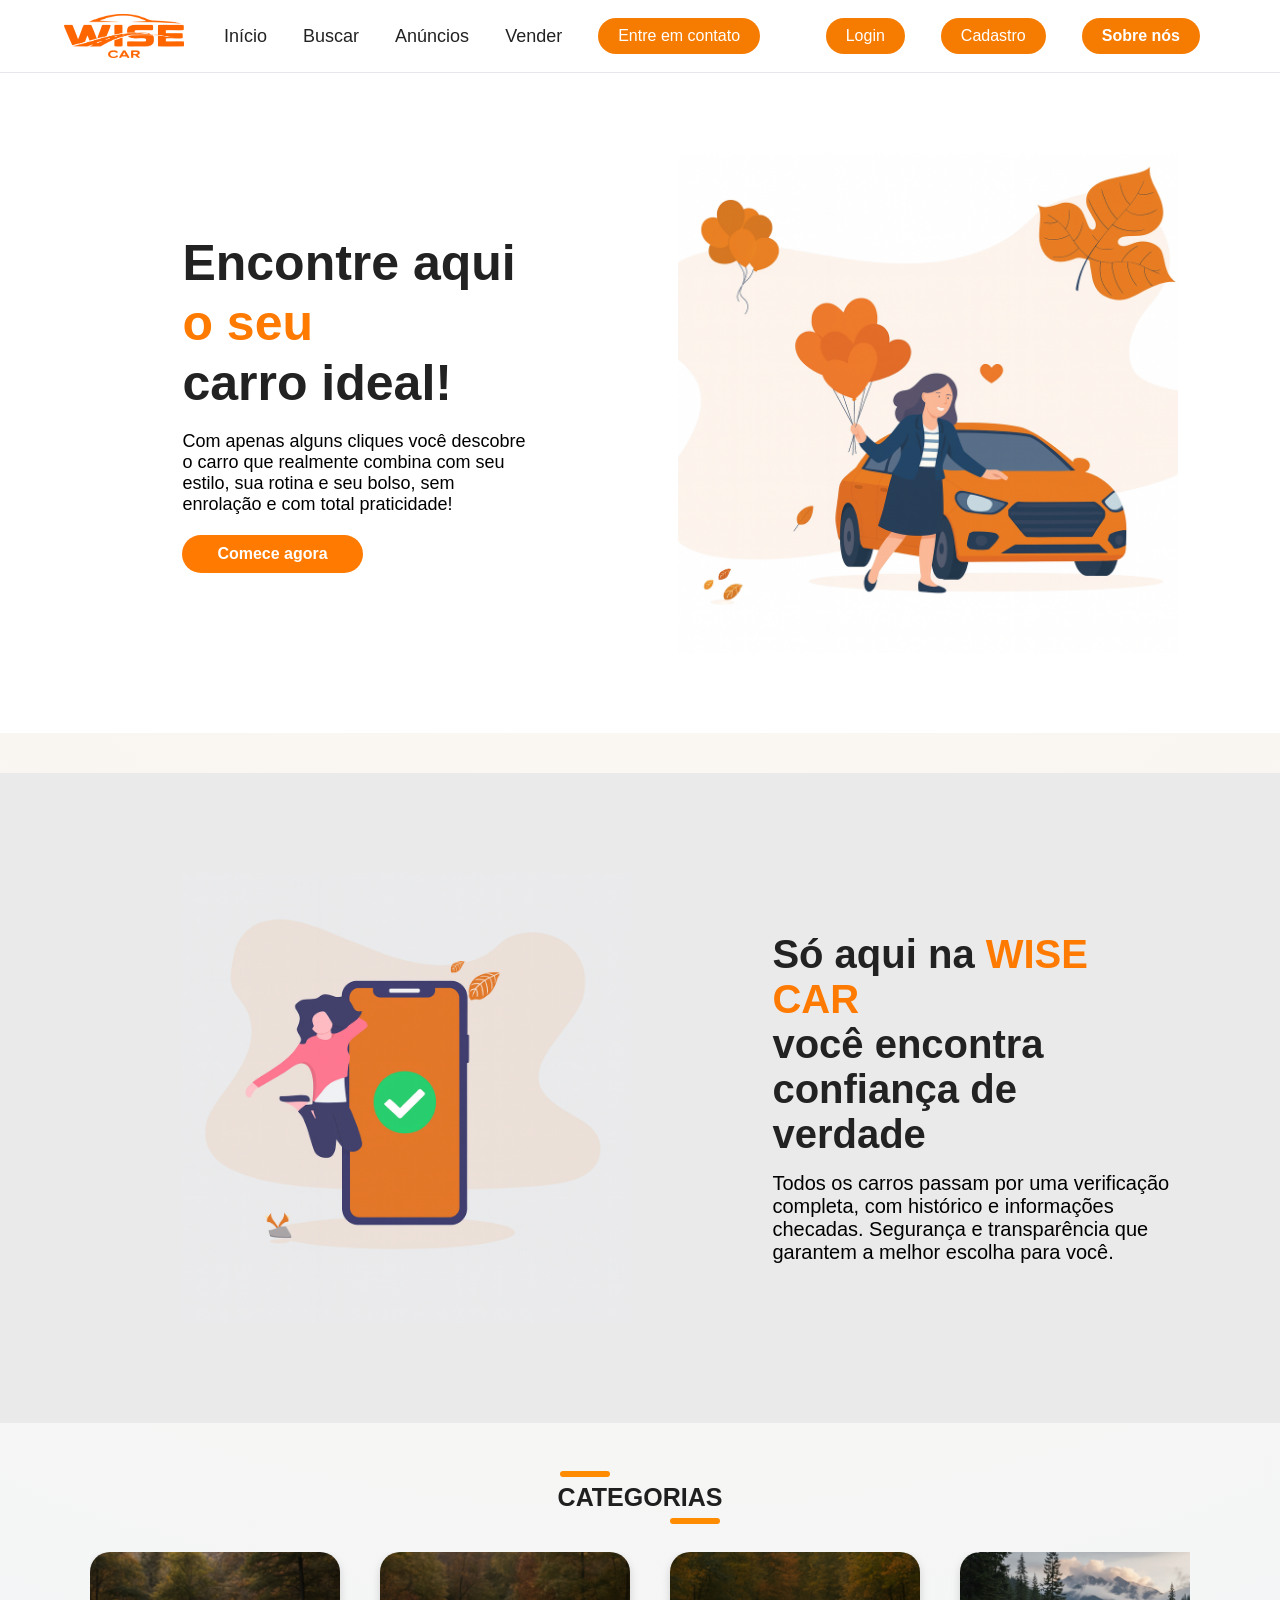
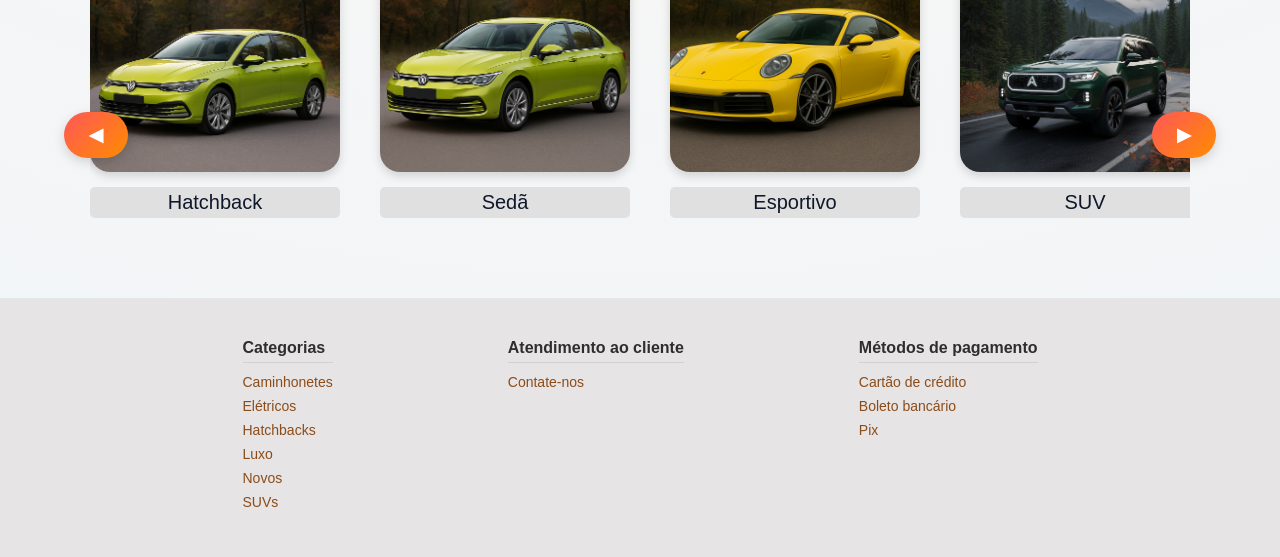
==== index.html @ d5118d03 "deus é muito bom" ====
<html lang="pt-br">

<head>
  <meta charset="UTF-8">
  <meta name="viewport" content="width=device-width, initial-scale=1.0">
  <link rel="shortcut icon" href="./images/logo.png  " type="image/x-icon">
  <title>Wise Car</title>
  <link rel="stylesheet" href="assets/css/style.css">
</head>

<body>
 <header>
        <div class="menu-esquerda">
            <div class="logo"><a href="index.html"><img src="images/logo.png" alt="logo"></a>
            </div>

            <nav class="links">
                <a href="index.html">Início</a>
                <a href="buscar.html">Buscar</a>
                <a href="anuncios.html">Anúncios</a>
                <a href="vender.html">Vender</a>
                <a href="chat.html">
                    <button class="btn-contato">Entre em contato</button>
                </a>
            </nav>
        </div>
        <div class="menu-direita">
            <div class="dados-usuario"><span id="userInfo"></span></div>

            <a href="login.html">
                <button class="btn-login" id="btnLogin">Login</button>
            </a>
            <a href="cadastro.html">
                <button class="btn-cadastro-header">Cadastro</button>
            </a>

            <a href="sobre.html">
                <button class="btn-sobrenos">Sobre nós</button>
            </a>
        </div>

    </header>

  <section class="hero">
    <div class="hero-text">
      <h1>Encontre aqui<br><span>o seu</span><br>carro ideal!</h1>
      <p>Com apenas alguns cliques você descobre o carro que realmente
        combina com seu estilo, sua rotina e seu bolso, sem enrolação e
        com total praticidade!</p>
      <a href="filtrar.html">
        <button class="btn-hero">Comece agora</button>
      </a>
    </div>

    <div class="hero-image">
      <img src="images/home1.png" alt="Carro e balões">
    </div>
  </section>

  <section class="trust-section">
    <div class="trust-image">
      <img src="images/home2.png" alt="Confiança Wise Car">
    </div>

    <div class="trust-text">
      <h2>Só aqui na <span>WISE CAR</span><br>
        você encontra<br>confiança de verdade</h2>

      <p>
        Todos os carros passam por uma verificação completa, com histórico
        e informações checadas. Segurança e transparência que garantem a
        melhor escolha para você.
      </p>
    </div>
  </section>

  <section class="categorias">
    <h2 class="titulo">CATEGORIAS</h2>

    <div class="carousel-wrapper">

      <button id="prev">◀</button>

      <div class="carousel" id="carousel">

        <div class="carousel-item">
          <a href="#"><img src="images/hatchback.png"></a>
          <a href="#">
            <p>Hatchback</p>
          </a>
        </div>

        <div class="carousel-item">
          <a href="#"><img src="images/sedã.png"></a>
          <p>Sedã</p>
        </div>

        <div class="carousel-item">
          <a href="#"><img src="images/esportivo.png"></a>
          <p>Esportivo</p>
        </div>

        <div class="carousel-item">
          <a href="#"><img src="images/suv.png"></a>
          <p>SUV</p>
        </div>

        <div class="carousel-item">
          <a href="#"><img src="images/coupe.png"></a>
          <p>Coupé</p>
        </div>

      </div>

      <button id="next">▶</button>

    </div>
  </section>

</body>

<footer class="footer">
  <div class="footer-container">

    <div class="footer-column">
      <h3>Categorias</h3>
      <ul>
        <li><a href="#">Caminhonetes</a></li>
        <li><a href="#">Elétricos</a></li>
        <li><a href="#">Hatchbacks</a></li>
        <li><a href="#">Luxo</a></li>
        <li><a href="#">Novos</a></li>
        <li><a href="#">SUVs</a></li>
      </ul>
    </div>

    <div class="footer-column">
      <h3>Atendimento ao cliente</h3>
      <ul>
        <li><a href="chat.html">Contate-nos</a></li>
      </ul>
    </div>

    <div class="footer-column">
      <h3>Métodos de pagamento</h3>
      <ul>
        <li><a>Cartão de crédito</a></li>
        <li><a>Boleto bancário</a></li>
        <li><a>Pix</a></li>
      </ul>
    </div>

  </div>
</footer>

<script src="assets/js/api.js"></script>
<script src="assets/js/login-frontend.js"></script>
<script src="assets/js/home.js"></script>

</html>
---- assets/css/style.css ----
* {
  box-sizing: border-box;
  font-family: 'Poppins', sans-serif;
}

body {
  margin: 0;
  background-color: #fff;
}
/* sobre */
.about-container {
    padding: 60px 15%;
}

.about-title {
    font-size: 42px;
    color: #222;
    margin-bottom: 20px;
}

.about-subtitle {
    font-size: 28px;
    margin-top: 40px;
    margin-bottom: 10px;
    color: #F57C00;
}

.about-text {
    font-size: 18px;
    color: #444;
    margin-bottom: 20px;
    line-height: 1.7;
}

.about-list {
    margin-left: 20px;
    color: #444;
    font-size: 18px;
    line-height: 1.7;
}

.about-list li {
    margin-bottom: 10px;
}


/* HEADER */
* {
  margin: 0;
  padding: 0;
  font-family: 'Poppins', sans-serif;
}

.logo img {
  display: flex;
  align-items: center;
  width: 120px;
}

header {
  display: flex;
  justify-content: space-between;
  align-items: center;
  padding: 15px 60px;
  background-color: #fff;
  box-shadow: 0 4px 6px rgba(0, 0, 0, 0.1);
}

.menu-esquerda {
  display: flex;
  align-items: center;
  gap: 40px;
}

.logo img {
  width: 120px;
}

.links {
  display: flex;
  align-items: center;
  gap: 20px;
}

.links a {
  text-decoration: none;
  color: #222;
  font-size: 18px;
  transition: color 0.2s;
}

.links a:hover {
  color: #F57C00;
}

.links a {
  display: flex;
  align-items: center;
}

.menu-direita {
  display: flex;
  align-items: center;
  gap: 20px;
}

.menu-direita a {
  display: flex;
  align-items: center;
}

.dados-usuario {
  display: flex;
  align-items: center;
  min-height: 40px;
}

.btn-contato {
  background-color: #F57C00;
  color: white;
  border: none;
  border-radius: 20px;
  padding: 10px 20px;
  cursor: pointer;
  font-weight: 500;
  transition: background 0.3s;
  font-size: 16px;
  line-height: 1;
  display: flex;
  align-items: center;
  justify-content: center;
  margin: 0;
}

.btn-contato:hover {
  background-color: #d86800;
}

.btn-sobrenos {
  background-color: #F57C00;
  color: #fff;
  border: none;
  border-radius: 20px;
  padding: 10px 20px;
  cursor: pointer;
  font-size: 16px;
  line-height: 1;
  display: flex;
  align-items: center;
  justify-content: center;
  margin: 0;
}

.btn-login {
  background-color: #F57C00;
  color: #fff;
  border: none;
  border-radius: 20px;
  padding: 10px 20px;
  cursor: pointer;
  font-size: 16px;
  line-height: 1;
  display: flex;
  align-items: center;
  justify-content: center;
  margin: 0;
  font-weight: 500;
  transition: background 0.3s;
}

.btn-login:hover {
  background-color: #d86800;
}

.btn-cadastro-header {
  background-color: #F57C00;
  color: #fff;
  border: none;
  border-radius: 20px;
  padding: 10px 20px;
  cursor: pointer;
  font-size: 16px;
  line-height: 1;
  display: flex;
  align-items: center;
  justify-content: center;
  margin: 0;
  font-weight: 500;
  transition: background 0.3s;
}

.btn-cadastro-header:hover {
  background-color: #d86800;
}

#loginBtn {
  background-color: #F57C00;
  color: #fff;
  border: none;
  border-radius: 20px;
  padding: 8px 20px;
  cursor: pointer;
  font-size: 18px;
}

#venderBtn {
  background-color: #F57C00;
  color: #fff;
  border: none;
  border-radius: 20px;
  padding: 8px 20px;
  cursor: pointer;
  font-size: 18px;
}

/* CADASTRO */

.container-cadastro {
  display: flex;
  margin: 80px auto;
  width: 80%;
  height: 750px;
  border-radius: 15px;
  overflow: hidden;
  box-shadow: 0 8px 20px rgba(0, 0, 0, 0.5);
}

.form-section {
  flex: 1;
  padding: 50px;
  background-color: #fff;
  font-size: 22px;
}

.form-section h2 {
  margin-top: 60px;
  margin-bottom: 5px;
}

.form-section p {
  color: #777;
  font-size: 16px;
}

form {
  margin-top: 80px;
  display: flex;
  flex-direction: column;
  gap: 20px;
}

input {
  padding: 12px;
  border-radius: 8px;
  border: 1px solid #ddd;
  font-size: 17px;
}

.btn-cadastro {
  background-color: #E86E00;
  color: white;
  border: none;
  padding: 12px;
  border-radius: 8px;
  cursor: pointer;
  font-weight: bold;
  transition: background 0.3s;
  font-size: 18px;
}

.btn-cadastro:hover {
  background-color: #d25e00;
}

.cancelar {
  text-align: center;
  font-size: 13px;
  color: #888;
  cursor: pointer;
  font-size: 16px;
}

.image-section {
  flex: 1;
  background-image: url('https://images.unsplash.com/photo-1503376780353-7e6692767b70?auto=format&fit=crop&w=1000&q=80');
  background-size: cover;
  background-position: center;
  display: flex;
  flex-direction: column;
  justify-content: center;
  padding: 60px;
  color: #fff;
  position: relative;
  justify-content: center;
  align-items: center;
}

.image-section::after {
  content: "";
  position: absolute;
  top: 0;
  left: 0;
  right: 0;
  bottom: 0;
  background: rgba(0, 0, 0, 0.3);
}

.image-section h1 {
  position: relative;
  font-size: 50px;
  line-height: 1.2;
  z-index: 2;
}

.image-section span {
  color: #F57C00;
}

.image-section button {
  width: 300px;
  position: relative;
  z-index: 2;
  margin-top: 20px;
  background-color: #F57C00;
  border: none;
  padding: 10px 20px;
  color: white;
  border-radius: 20px;
  cursor: pointer;
  font-weight: bold;
  font-size: 20px;
}

/* ===== CONTAINER DO CHAT ===== */
.chat-container {
    width: 80%;
    max-width: 1000px;
    height: 700px;
    margin: 60px auto;
    display: flex;
    flex-direction: column;
    background: #fff;
    border-radius: 16px;
    box-shadow: 0 8px 24px rgba(0, 0, 0, 0.18);
    overflow: hidden;
}

/* ===== CABEÇALHO ===== */
.chat-header {
    background-color: #F57C00;
    color: #fff;
    padding: 20px;
    font-size: 22px;
    font-weight: 600;
    text-align: center;
}

/* ===== ÁREA DE MENSAGENS ===== */
.chat-resposta {
    flex: 1;
    background-color: #f5f5f5;
    padding: 22px;
    overflow-y: auto;
    display: flex;
    flex-direction: column;
    gap: 14px;
}

/* ===== BOLHAS ===== */
.resposta {
    max-width: 72%;
    padding: 14px 18px;
    border-radius: 16px;
    position: relative;
    font-size: 16px;
    line-height: 1.45;
    word-wrap: break-word;
    box-shadow: 0 3px 10px rgba(0, 0, 0, 0.08);
}

/* Usuário */
.resposta.user {
    background-color: #F57C00;
    color: #fff;
    align-self: flex-end;
    border-bottom-right-radius: 0;
    animation: mensagemUser 0.25s ease-in-out;
}

/* Bot */
.resposta.bot {
    background-color: #fff;
    color: #333;
    align-self: flex-start;
    border-bottom-left-radius: 0;
    animation: mensagemBot 0.25s ease-in-out;
}

/* ===== INPUT DO CHAT ===== */
.chat-input {
    display: flex;
    border-top: 1px solid #ddd;
    background-color: #fff;
    padding: 15px;
    gap: 10px;
}

.chat-input input {
    flex: 1;
    padding: 12px 15px;
    border-radius: 20px;
    border: 1px solid #dcdcdc;
    outline: none;
    font-size: 16px;
    transition: 0.2s;
}

.chat-input input:focus {
    border-color: #F57C00;
    box-shadow: 0 0 0 2px rgba(245, 124, 0, 0.25);
}

.chat-input button {
    background-color: #F57C00;
    color: white;
    border: none;
    border-radius: 20px;
    padding: 10px 22px;
    cursor: pointer;
    font-weight: 600;
    transition: 0.3s;
}

.chat-input button:hover {
    background-color: #d86800;
}

/* ===== FORMULÁRIO (bolha do bot) ===== */
#formAtendente {
    display: none;
    flex-direction: column;
    gap: 12px;

    background-color: #fff;
    padding: 18px 20px;
    border-radius: 16px;
    border-bottom-left-radius: 0;

    max-width: 72%;
    width: 100%;
    align-self: flex-start;

    margin-left: 5px;
    box-sizing: border-box;

    box-shadow: 0 3px 10px rgba(0, 0, 0, 0.1);
    animation: mensagemBot 0.25s ease-in-out;
}

/* Inputs do form */
#formAtendente input,
#formAtendente textarea {
    width: 100%;
    padding: 12px 14px;
    border-radius: 12px;
    border: 1px solid #dcdcdc;
    background-color: #fafafa;
    font-size: 15px;
    outline: none;
    transition: 0.2s;
}

#formAtendente input:focus,
#formAtendente textarea:focus {
    border-color: #F57C00;
    box-shadow: 0 0 0 2px rgba(245, 124, 0, 0.25);
}

/* Textarea */
#formAtendente textarea {
    resize: none;
}

/* Botão do form */
#formAtendente button {
    background-color: #F57C00;
    color: white;
    border: none;
    border-radius: 12px;
    padding: 10px;
    width: 150px;
    font-size: 15px;
    font-weight: 600;
    cursor: pointer;
    transition: 0.3s;
}

#formAtendente button:hover {
    background-color: #d86800;
}

/* ===== Animações ===== */
@keyframes mensagemBot {
    from { transform: translateX(-10px); opacity: 0; }
    to   { transform: translateX(0); opacity: 1; }
}

@keyframes mensagemUser {
    from { transform: translateX(10px); opacity: 0; }
    to   { transform: translateX(0); opacity: 1; }
}




/* VENDER */

:root {
  --orange: #e67e22;
  --orange-dark: #d86d16;
  --bg: #ffffff;
  --muted: #9aa0a6;
  --text: #222;
  --card-border: #e6e6e6;
  --accent-bg: #fdf6f1;
  --progress-bg: #d6d6d9;
}

.container {
  max-width: 1100px;
  margin: 0 auto;
  padding: 0 28px
}


button.primary {
  background: var(--orange);
  border: none;
  color: #fff;
  padding: 10px 16px;
  border-radius: 26px;
  cursor: pointer
}

button.primary.small {
  padding: 6px 12px;
  border-radius: 20px;
  font-size: 13px
}

button.ghost {
  background: transparent;
  border: none;
  color: #222;
  padding: 10px 16px;
  cursor: pointer
}

.main-area {
  display: flex;
  gap: 40px;
  align-items: flex-start;
  padding: 38px 0 80px
}

.wizard-card {
  flex: 1;
  max-width: 680px;
  margin-right: 20px
}

.title {
  font-size: 26px;
  margin: 8px 0 6px;
  font-weight: 700
}

.title .accent {
  color: var(--orange)
}

.subtitle {
  color: var(--muted);
  margin-bottom: 22px
}

.section-question {
  font-size: 20px;
  margin: 6px 0 4px;
  font-weight: 700;
}

.section-note {
  color: var(--muted);
  font-size: 13px;
  margin: 0 0 12px;
}

.dropzone {
  border: 1px solid #cfcfcf;
  border-radius: 8px;
  padding: 28px;
  text-align: center;
  min-height: 220px;
  position: relative;
  background: #fff
}

.dropzone p {
  color: #999;
  margin: 0 0 12px
}

button.outline {
  border: 2px solid var(--orange);
  background: transparent;
  color: var(--orange);
  padding: 10px 18px;
  border-radius: 26px;
  cursor: pointer
}

.preview-grid {
  display: flex;
  flex-wrap: wrap;
  gap: 8px;
  margin-top: 16px;
  justify-content: center
}

.preview-grid img {
  width: 110px;
  height: 70px;
  object-fit: cover;
  border-radius: 6px;
  border: 1px solid var(--card-border)
}

.hint {
  color: #c0c0c0;
  font-size: 12px;
  margin-top: 12px
}

.field-label {
  display: block;
  margin-top: 8px;
  font-weight: 600;
  color: #555
}

input[type="text"],
input[type="number"],
textarea {
  width: 100%;
  padding: 10px;
  border-radius: 8px;
  border: 1px solid #e6e6e6;
  margin-top: 6px;
  font-size: 15px
}

textarea {
  resize: vertical
}

.wizard-footer {
  display: flex;
  justify-content: space-between;
  align-items: center;
  margin-top: 20px
}

.wizard-footer .ghost {
  color: #333;
  font-size: 16px
}

.bottom-progress {
  width: 100%;
  height: 12px;
  background: var(--progress-bg);
  border-radius: 6px;
  margin-top: 28px;
  margin-bottom: 10px;
}

.progress-inner {
  height: 100%;
  width: 6%;
  background: linear-gradient(90deg, var(--orange), var(--orange-dark));
  border-radius: 6px;
  transition: width 0.3s ease;
}


.illustration {
  width: 320px;
  display: flex;
  align-items: flex-end;
  justify-content: center;
  padding-bottom: 10px
}

.avatar-check {
  position: relative
}

.illustration-img {
  max-width: 100%;
  height: auto;
  display: block;
  border-radius: 18px;
}

.site-footer {
  position: fixed;
  left: 0;
  right: 0;
  bottom: 0;
  background: #fff;
  border-top: 1px solid #eee;
  padding: 12px 0
}

.footer-inner {
  display: flex;
  justify-content: space-between;
  align-items: center
}

.anuncios-area {
  padding: 40px 0
}

.page-title {
  font-size: 22px;
  margin-bottom: 18px
}

.anuncios-grid {
  display: grid;
  grid-template-columns: repeat(auto-fill, minmax(300px, 1fr));
  gap: 18px
}

.ad-card {
  border: 1px solid var(--card-border);
  border-radius: 10px;
  overflow: hidden;
  background: #fff;
  display: flex;
  flex-direction: column
}

.ad-images img {
  width: 100%;
  height: 180px;
  object-fit: cover
}

.ad-info {
  padding: 12px
}

.ad-info h3 {
  margin: 0 0 6px;
  font-size: 18px;
}


.meta {
  color: #777;
  margin: 0 0 8px;
  font-size: 14px
}

.desc {
  color: #444;
  font-size: 14px
}

.thumb {
  height: 60px
}

.ad-images .thumbs {
  display: flex;
  gap: 6px;
  padding: 8px
}

.ad-images .thumbs img {
  width: 60px;
  height: 44px;
  object-fit: cover;
  border-radius: 6px;
  border: 1px solid #eee
}

.no-image {
  display: flex;
  align-items: center;
  justify-content: center;
  height: 180px;
  color: #999
}

a,
a:visited {
  color: inherit;
  text-decoration: none;
}

a:hover {
  text-decoration: none;

}

/* ===============================
   VARIÁVEIS – IDENTIDADE
================================ */
:root {
  --orange: #f57a1b;
  --orange-hover: #e5670f;
  --dark: #0f172a;
  --muted-text: #64748b;
  --bg: #f8fafc;
  --white: #ffffff;

  --radius-lg: 22px;
  --radius-md: 14px;

  --shadow-soft: 0 12px 30px rgba(0, 0, 0, 0.08);
  --shadow-hover: 0 24px 50px rgba(0, 0, 0, 0.14);

  --max-width: 1100px;

  font-family: "Poppins", Inter, system-ui, -apple-system, BlinkMacSystemFont;
}

* {
  box-sizing: border-box;
}

/* ===============================
   BASE
================================ */
body {
  margin: 0;
  background: radial-gradient(circle at top, #fff7ed, #f1f5f9);
  color: var(--dark);
}

/* ===============================
   HEADER
================================ */
header {
  background: var(--white);
  border-bottom: 1px solid #e5e7eb;
  padding: 14px 5%;
  display: flex;
  justify-content: space-between;
  align-items: center;
}

header img {
  height: 44px;
}

header a {
  color: var(--dark);
  text-decoration: none;
  font-weight: 500;
  margin-right: 16px;
  transition: color 0.2s;
}

header a:hover {
  color: var(--orange);
}

header button {
  background: var(--orange);
  color: #fff;
  border: none;
  border-radius: 14px;
  padding: 10px 18px;
  font-weight: 600;
  cursor: pointer;
  transition: all 0.2s;
}

header button:hover {
  background: var(--orange-hover);
  transform: translateY(-1px);
  box-shadow: 0 10px 22px rgba(245, 122, 27, 0.35);
}

/* ===============================
   CONTAINER
================================ */
.container {
  max-width: var(--max-width);
  margin: 0 auto;
  padding: 48px 20px;
}

/* ===============================
   HERO
================================ */
.hero {
  display: grid;
  grid-template-columns: 1fr 420px;
  gap: 48px;
  align-items: center;
}

.hero h1 {
  font-size: 48px;
  line-height: 1.1;
  margin-bottom: 18px;
}

.hero p.lead {
  font-size: 16px;
  color: var(--muted-text);
  max-width: 520px;
}

/* ===============================
   CARD (FORM)
================================ */
.card {
  background: rgba(255, 255, 255, 0.75);
  backdrop-filter: blur(14px);
  border-radius: var(--radius-lg);
  padding: 36px;
  border: 1px solid rgba(255, 255, 255, 0.6);
  box-shadow: var(--shadow-soft);
  transition: all 0.25s ease;
}

.card:hover {
  transform: translateY(-4px);
  box-shadow: var(--shadow-hover);
}

.card h3 {
  font-size: 1.2rem;
  margin-bottom: 24px;
}

/* ===============================
   FORM LAYOUT
================================ */
form .row {
  display: flex;
  gap: 20px;
  flex-wrap: wrap;
  margin-bottom: 22px;
}

/* ===============================
   LABELS
================================ */
label {
  font-size: 0.75rem;
  text-transform: uppercase;
  letter-spacing: 0.08em;
  font-weight: 700;
  color: #475569;
  margin-bottom: 6px;
  display: block;
}

/* ===============================
   INPUTS
================================ */
input[type="text"],
input[type="number"],
select {
  width: 100%;
  padding: 14px 16px;
  border-radius: var(--radius-md);
  border: 1px solid transparent;
  background: var(--bg);
  font-size: 0.95rem;
  transition: all 0.25s ease;
}

input::placeholder {
  color: #94a3b8;
}

input:focus,
select:focus {
  outline: none;
  background: #fff;
  border-color: var(--orange);
  box-shadow: 0 0 0 4px rgba(245, 122, 27, 0.25);
}

/* ===============================
   BOTÕES
================================ */
.btn-buscar {
  background: var(--orange);
  color: #fff;
  border: none;
  border-radius: 999px;
  padding: 14px 28px;
  cursor: pointer;
  font-size: 0.95rem;
  font-weight: 700;
  transition: all 0.25s ease;
}

.btn-buscar:hover {
  background: var(--orange-hover);
  transform: translateY(-2px);
  box-shadow: 0 14px 30px rgba(245, 122, 27, 0.4);
}

.btn.secondary {
  background: #fff;
  border: 1px solid #e5e7eb;
  border-radius: 999px;
  padding: 12px 22px;
  font-weight: 600;
  cursor: pointer;
}

/* ===============================
   RESULTADOS
================================ */
.result {
  margin-top: 32px;
  padding: 26px;
  border-radius: var(--radius-lg);
  background: #fff;
  border: 1px solid #e5e7eb;
  box-shadow: var(--shadow-soft);
}

.suggestion {
  display: flex;
  justify-content: space-between;
  gap: 18px;
  align-items: center;
  padding: 16px 0;
  border-bottom: 1px solid #f1f5f9;
}

.suggestion:last-child {
  border-bottom: none;
}

.car-thumb {
  width: 90px;
  height: 60px;
  border-radius: 10px;
  background: linear-gradient(135deg, var(--orange), #ffbf7a);
  overflow: hidden;
}

/* ===============================
   TEXTO AUXILIAR
================================ */
.muted {
  color: var(--muted-text);
}

/* ===============================
   FOOTER
================================ */
.footer {
  background: #ffffff;
  border-top: 1px solid #e5e7eb;
  padding: 40px 5%;
}

.footer a {
  color: #475569;
  text-decoration: none;
}

.footer a:hover {
  color: var(--orange);
}

/* ===============================
   RESPONSIVO
================================ */
@media (max-width: 900px) {
  .hero {
    grid-template-columns: 1fr;
  }

  .hero h1 {
    font-size: 34px;
  }

  header {
    flex-direction: column;
    gap: 12px;
  }
}


/* Estilos para o resumo do anúncio */
.resumo-anuncio {
  background: #f9f9f9;
  padding: 20px;
  border-radius: 8px;
  border: 1px solid #eee;
}

.resumo-item {
  margin-bottom: 10px;
  padding-bottom: 10px;
  border-bottom: 1px solid #eee;
}

.resumo-item:last-child {
  border-bottom: none;
  margin-bottom: 0;
}

/* Melhorias visuais para os cards */
.ad-card {
  transition: transform 0.2s ease, box-shadow 0.2s ease;
}

.ad-card:hover {
  transform: translateY(-2px);
  box-shadow: 0 4px 12px rgba(0, 0, 0, 0.1);
}

/* Estilo para preview de imagens com botão de remover */
.preview-grid>div {
  position: relative;
  display: inline-block;
  margin: 5px;
}

.preview-grid>div img {
  width: 110px;
  height: 70px;
  object-fit: cover;
  border-radius: 6px;
  border: 1px solid var(--card-border);
}

/* PÁGINA DE DETALHES DO VEÍCULO */
.detalhes-page {
  padding: 40px 0 80px;
}

.detalhes-container {
  display: grid;
  grid-template-columns: 1fr 1fr;
  gap: 40px;
  margin-bottom: 60px;
}

/* GALERIA DE FOTOS */
.galeria-section {
  display: flex;
  flex-direction: column;
  gap: 15px;
}

.foto-principal {
  width: 100%;
  height: 400px;
  border-radius: 12px;
  overflow: hidden;
  box-shadow: 0 8px 24px rgba(0, 0, 0, 0.1);
}

.foto-principal img {
  width: 100%;
  height: 100%;
  object-fit: cover;
  transition: transform 0.3s ease;
}

.foto-principal img:hover {
  transform: scale(1.02);
}

.miniaturas {
  display: flex;
  gap: 10px;
  flex-wrap: wrap;
}

.miniatura {
  width: 80px;
  height: 60px;
  border-radius: 8px;
  cursor: pointer;
  object-fit: cover;
  border: 2px solid transparent;
  transition: all 0.3s ease;
  opacity: 0.7;
}

.miniatura:hover {
  opacity: 1;
  transform: translateY(-2px);
}

.miniatura.active {
  border-color: #F57C00;
  opacity: 1;
}

/* INFORMAÇÕES DO VEÍCULO */
.info-section {
  display: flex;
  flex-direction: column;
  gap: 30px;
}

.info-header h1 {
  font-size: 28px;
  margin: 0 0 10px 0;
  color: #222;
  font-weight: 700;
}

.preco {
  font-size: 32px;
  font-weight: 700;
  color: #F57C00;
  margin-bottom: 8px;
}

.localizacao {
  color: #666;
  font-size: 16px;
}

.info-detalhes h3,
.descricao h3 {
  font-size: 20px;
  margin-bottom: 15px;
  color: #222;
  border-bottom: 2px solid #F57C00;
  padding-bottom: 5px;
}

.detalhes-grid {
  display: grid;
  grid-template-columns: 1fr 1fr;
  gap: 12px;
}

.detalhe-item {
  display: flex;
  justify-content: space-between;
  padding: 8px 0;
  border-bottom: 1px solid #eee;
}

.detalhe-label {
  font-weight: 600;
  color: #555;
}

.detalhe-valor {
  color: #222;
}

.descricao p {
  line-height: 1.6;
  color: #444;
  font-size: 15px;
}

/* BOTÃO COMPRAR */
.compra-section {
  background: #f9f9f9;
  padding: 25px;
  border-radius: 12px;
  text-align: center;
  border: 2px solid #eee;
}

.btn-comprar {
  background: linear-gradient(135deg, #4CAF50, #45a049);
  color: white;
  border: none;
  padding: 16px 40px;
  border-radius: 50px;
  font-size: 18px;
  font-weight: 700;
  cursor: pointer;
  transition: all 0.3s ease;
  box-shadow: 0 6px 20px rgba(76, 175, 80, 0.3);
  width: 100%;
  max-width: 300px;
}

.btn-comprar:hover {
  transform: translateY(-3px);
  box-shadow: 0 8px 25px rgba(76, 175, 80, 0.4);
  background: linear-gradient(135deg, #45a049, #4CAF50);
}

.btn-comprar:active {
  transform: translateY(-1px);
}

.info-compra {
  margin-top: 10px;
  color: #666;
  font-size: 14px;
}

/* VEÍCULOS SIMILARES */
.veiculos-similares {
  border-top: 2px solid #eee;
  padding-top: 40px;
}

.veiculos-similares h2 {
  font-size: 24px;
  margin-bottom: 25px;
  color: #222;
  text-align: center;
}

.similar-grid {
  display: grid;
  grid-template-columns: repeat(auto-fit, minmax(280px, 1fr));
  gap: 25px;
}

.similar-card {
  background: white;
  border-radius: 12px;
  overflow: hidden;
  box-shadow: 0 4px 15px rgba(0, 0, 0, 0.1);
  cursor: pointer;
  transition: all 0.3s ease;
}

.similar-card:hover {
  transform: translateY(-5px);
  box-shadow: 0 8px 25px rgba(0, 0, 0, 0.15);
}

.similar-card img {
  width: 100%;
  height: 180px;
  object-fit: cover;
}

.similar-info {
  padding: 15px;
}

.similar-info h4 {
  margin: 0 0 5px 0;
  font-size: 16px;
  color: #222;
}

.similar-ano {
  color: #666;
  font-size: 14px;
  margin: 0 0 8px 0;
}

.similar-preco {
  font-size: 18px;
  font-weight: 700;
  color: #F57C00;
  margin: 0;
}

/* RESPONSIVIDADE */
@media (max-width: 968px) {
  .detalhes-container {
    grid-template-columns: 1fr;
    gap: 30px;
  }

  .foto-principal {
    height: 300px;
  }
}

@media (max-width: 768px) {
  .detalhes-grid {
    grid-template-columns: 1fr;
  }

  .preco {
    font-size: 28px;
  }

  .info-header h1 {
    font-size: 24px;
  }

  .btn-comprar {
    padding: 14px 30px;
    font-size: 16px;
  }
}

@media (max-width: 480px) {
  .detalhes-page {
    padding: 20px 0 60px;
  }

  .foto-principal {
    height: 250px;
  }

  .miniatura {
    width: 60px;
    height: 45px;
  }

  .similar-grid {
    grid-template-columns: 1fr;
  }
}

.anuncios-grid {
  display: grid;
  grid-template-columns: repeat(auto-fill, minmax(300px, 1fr));
  gap: 18px;
  padding: 40px 0;
}

.ad-card {
  border: 1px solid var(--card-border);
  border-radius: 10px;
  overflow: hidden;
  background: #fff;
  display: flex;
  flex-direction: column;
  height: 100%;
  transition: transform 0.2s ease, box-shadow 0.2s ease;
}

.ad-card:hover {
  transform: translateY(-2px);
  box-shadow: 0 4px 12px rgba(0, 0, 0, 0.1);
}

.ad-images img {
  width: 100%;
  height: 180px;
  object-fit: cover;
}

.ad-info {
  padding: 12px;
  flex-grow: 1;
  display: flex;
  flex-direction: column;
}

.ad-info h3 {
  margin: 0 0 6px;
  font-size: 18px;
}

.meta {
  color: #777;
  margin: 0 0 8px;
  font-size: 14px;
}

.desc {
  color: #444;
  font-size: 14px;
  flex-grow: 1;
}

.thumb {
  height: 60px;
}

.ad-images .thumbs {
  display: flex;
  gap: 6px;
  padding: 8px;
}

.ad-images .thumbs img {
  width: 60px;
  height: 44px;
  object-fit: cover;
  border-radius: 6px;
  border: 1px solid #eee;
}

.no-image {
  display: flex;
  align-items: center;
  justify-content: center;
  height: 180px;
  color: #999;
}

/* Botões de ação */
.btn-editar,
.btn-remover {
  width: 100%;
  border: none;
  padding: 8px 16px;
  border-radius: 4px;
  cursor: pointer;
  font-size: 14px;
  margin-top: 8px;
}

.btn-editar {
  background-color: #4CAF50;
  color: white;
}

.btn-editar:hover {
  background-color: #45a049;
}

.btn-remover {
  background-color: #f44336;
  color: white;
}

.btn-remover:hover {
  background-color: #da190b;
}

/* CARROSELL HOME PAGE */

.titulo {
  position: relative;
  font-size: 25px;
  font-weight: 900;
  font-family: 'Montserrat', sans-serif;
  text-align: center;
  color: #1f1f1f;
  margin: 60px 0 40px;
}

.titulo::before,
.titulo::after {
  content: '';
  position: absolute;
  height: 6px;
  width: 50px;
  background-color: #ff8c00;
  border-radius: 10px;
}

.titulo::before {
  top: -12px;
  left: 50%;
  transform: translateX(-160%);
}

.titulo::after {
  bottom: -12px;
  left: 50%;
  transform: translateX(60%);
}

.carousel-wrapper {
  width: 90%;
  margin: 0 auto;
  display: flex;
  justify-content: center;
  position: relative;
}

.carousel {
  display: flex;
  gap: 40px;
  overflow: hidden;
  width: 1100px;
  margin-bottom: 80px;
}

.carousel-item {
  flex-shrink: 0;
  width: 250px;
  text-align: center;
}

.carousel-item img {
  width: 100%;
  height: 220px;
  object-fit: cover;
  border-radius: 20px;
  box-shadow: 0 4px 10px rgba(0, 0, 0, 0.15);
}

.carousel-item p {
  margin-top: 10px;
  font-size: 20px;
  font-weight: 500;
  background-color: #e0e0e1;
  margin-top: 15px;
  padding: 4px;
  border-radius: 5px;
}

button {
  cursor: pointer;
}

#prev,
#next {
  position: absolute;
  top: 50%;
  transform: translateY(-50%);
  background: linear-gradient(135deg, #ff5757, #ff8c00);
  border: none;
  padding: 12px 25px;
  border-radius: 50px;
  color: white;
  font-size: 18px;
  cursor: pointer;
  z-index: 10;
  font-weight: 600;
  box-shadow: 0 4px 12px rgba(0, 0, 0, 0.15);
  transition: all 0.3s ease;
}

#prev {
  left: 0px;
}

#next {
  right: 0px;
}

/* ====== SEÇÃO HERO ====== */

.hero {
  display: flex;
  align-items: center;
  padding: 80px 8%;
  background: #ffffff;
  gap: 80px;
}

.hero-text {
  padding-left: 80px;
  padding-right: 60px;
}

.hero-text h1 {
  font-size: 50px;
  line-height: 1.2;
  color: #222;
  font-weight: 800;
}

.hero-text h1 span {
  color: #ff7a00;
}

.hero-text p {
  margin-top: 15px;
  max-width: 380px;
  color: #000000;
  font-size: 18px;
}

.btn-hero {
  margin-top: 20px;
  background: #ff7a00;
  color: white;
  border: none;
  padding: 10px 35px;
  border-radius: 30px;
  cursor: pointer;
  transition: 0.3s;
  font-size: 16px;
}

.btn-hero:hover {
  background: #e06900;
}

.hero-image img {
  width: 500px;
}


/* ====== SEÇÃO DE CONFIANÇA ====== */

.trust-section {
  margin-top: 40px;
  display: flex;
  align-items: center;
  padding: 100px 8%;
  background: #eaeaea;
  gap: 80px;
}

.trust-image img {
  width: 450px;
}

.trust-image {
  padding-left: 80px;
  padding-right: 60px;
}

.trust-text h2 {
  font-size: 40px;
  font-weight: 800;
  color: #222;
}

.trust-text h2 span {
  color: #ff7a00;
}

.trust-text p {
  margin-top: 15px;
  max-width: 420px;
  color: #000000;
  font-size: 20px;
}


/* ====== RESPONSIVO ====== */

@media (max-width: 900px) {

  .hero,
  .trust-section {
    flex-direction: column;
    text-align: center;
  }

  .hero-image img,
  .trust-image img {
    width: 300px;
    margin-top: 30px;
  }
}

/* RODAPÉ */

.footer {
  background: #e6e4e4;
  padding: 40px 0;
  padding-left: 110px;
  padding-right: 110px;
}

.footer-container {
  width: 75%;
  max-width: 1200px;
  margin: auto;
  display: flex;
  justify-content: space-between;
}

.footer-column h3 {
  font-size: 16px;
  font-weight: bold;
  margin-bottom: 10px;
  color: #2e2e2e;
  border-bottom: 1px solid #d1d1d1;
  padding-bottom: 5px;
}

.footer-column ul {
  list-style: none;
  padding: 0;
  margin-top: 10px;
}

.footer-column ul li {
  margin-bottom: 6px;
}

.footer-column ul li a {
  text-decoration: none;
  color: #8c4c1a;
  font-size: 14px;
  transition: 0.2s;
}

.footer-column ul li a:hover {
  color: #000;
}

@media (max-width: 768px) {
  .footer-container {
    flex-direction: column;
    gap: 30px;
  }
}
/* AVALIAÇÕES */
.ava {
    font-family: "Poppins", sans-serif;
    background-color: #fff;
    color: #222;
    text-align: center;
    margin: 0;
    padding: 0;
}

.h2avaliacao {
    margin-top: 40px;
    font-size: 1.6rem;
    font-weight: 600;
    text-transform: uppercase;
}

p.subtitulo {
    font-size: 0.9rem;
    color: #666;
    margin-top: -5px;
}

.form-container {
    width: 80%;
    max-width: 700px;
    margin: 30px auto;
    background: #fafafa;
    border: 1px solid #ccc;
    border-radius: 8px;
    padding: 20px;
    text-align: left;
}

label {
    font-weight: 600;
}

input,
textarea {
    width: 100%;
    padding: 10px;
    margin: 6px 0 14px;
    border-radius: 6px;
    border: 1px solid #bbb;
    font-family: inherit;
    font-size: 0.95rem;
}

input[readonly] {
    background-color: #eee;
    color: #555;
    cursor: not-allowed;
}

.estrelas {
    font-size: 1.8rem;
    color: #f59e0b;
    cursor: pointer;
    user-select: none;
}

button {
    margin-top: 10px;
    padding: 10px 18px;
    background-color: #f59e0b;
    border: none;
    border-radius: 6px;
    color: white;
    font-weight: 600;
    cursor: pointer;
    transition: 0.2s;
}

button:hover {
    background-color: #d98700;
}

.avaliacoes {
    width: 80%;
    max-width: 800px;
    margin: 30px auto;
    text-align: left;
}

.avaliacao-card {
    background: #fefefe;
    border: 1px solid #ddd;
    border-radius: 10px;
    padding: 16px;
    margin-bottom: 15px;
    box-shadow: 0 2px 4px rgba(0, 0, 0, 0.05);
}

.avaliacao-card h3 {
    margin: 0;
    font-size: 1.1rem;
    color: #333;
}

.avaliacao-card .estrelas {
    font-size: 1.4rem;
    margin-top: 5px;
}

.avaliacao-card p {
    margin-top: 8px;
    color: #444;
}

.botoes-card {
    margin-top: 10px;
}

.botoes-card button {
    background-color: #4b5563;
    color: white;
    font-size: 0.85rem;
    margin-right: 8px;
}

.botoes-card button:hover {
    background-color: #374151;
}
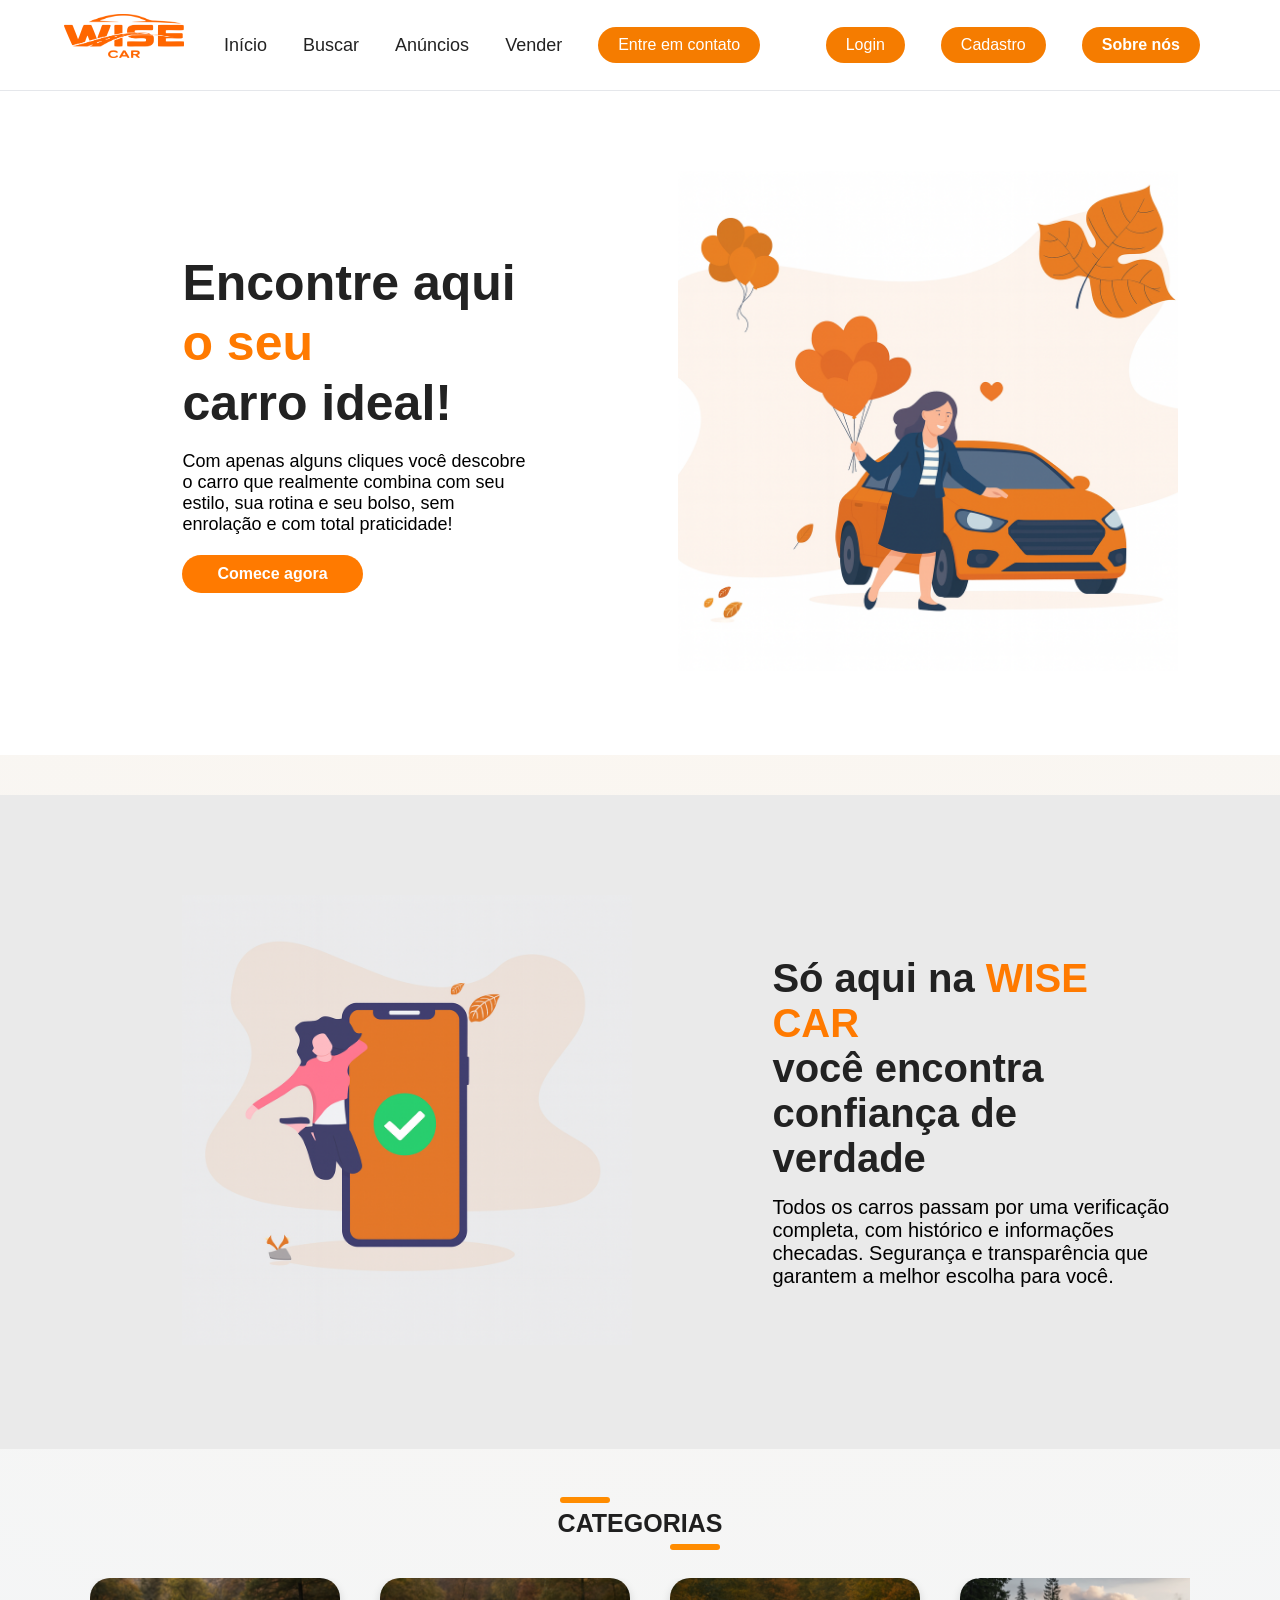
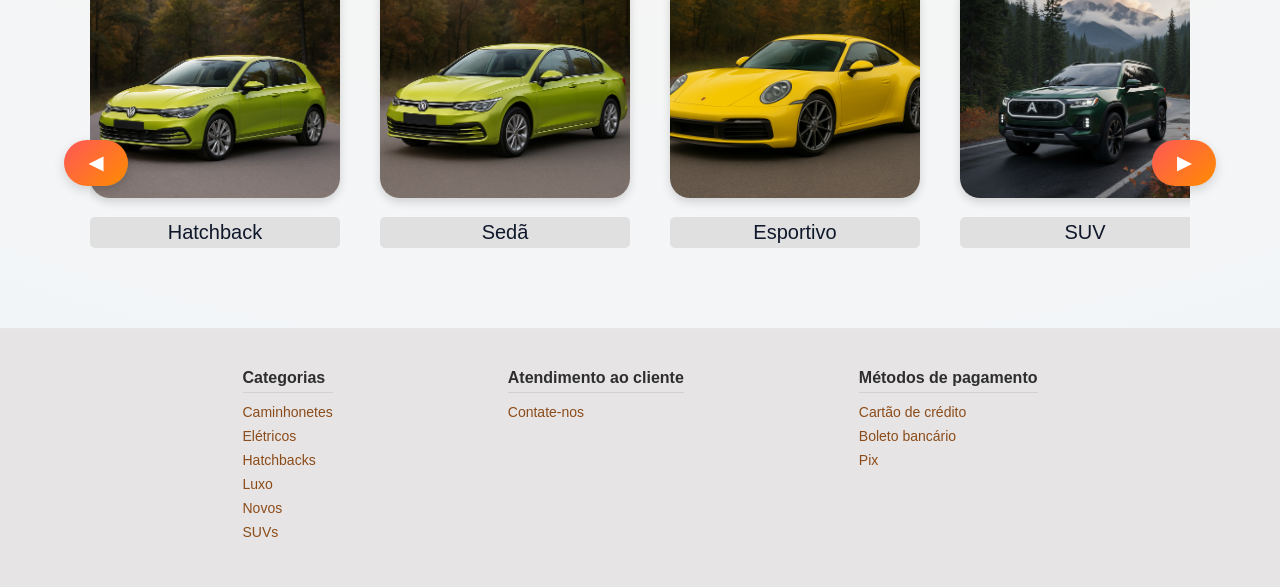
==== commit 494e74d3: "alteração no cabeçalho" ====
--- a/index.html
+++ b/index.html
@@ -1,4 +1,5 @@
-<html lang="pt-br">
+<!DOCTYPE html>
+<html lang="pt-BR">
 
 <head>
   <meta charset="UTF-8">
@@ -9,37 +10,37 @@
 </head>
 
 <body>
- <header>
-        <div class="menu-esquerda">
-            <div class="logo"><a href="index.html"><img src="images/logo.png" alt="logo"></a>
-            </div>
+  <header>
+    <div class="menu-esquerda">
+      <div class="logo"><a href="index.html"><img src="images/logo.png" alt="logo"></a>
+      </div>
 
-            <nav class="links">
-                <a href="index.html">Início</a>
-                <a href="buscar.html">Buscar</a>
-                <a href="anuncios.html">Anúncios</a>
-                <a href="vender.html">Vender</a>
-                <a href="chat.html">
-                    <button class="btn-contato">Entre em contato</button>
-                </a>
-            </nav>
-        </div>
-        <div class="menu-direita">
-            <div class="dados-usuario"><span id="userInfo"></span></div>
+      <nav class="links">
+        <a href="index.html">Início</a>
+        <a href="buscar.html">Buscar</a>
+        <a href="anuncios.html">Anúncios</a>
+        <a href="vender.html">Vender</a>
+        <a href="chat.html">
+          <button class="btn-contato">Entre em contato</button>
+        </a>
+      </nav>
+    </div>
+    <div class="menu-direita">
+      <div class="dados-usuario"><span id="userInfo"></span></div>
 
-            <a href="login.html">
-                <button class="btn-login" id="btnLogin">Login</button>
-            </a>
-            <a href="cadastro.html">
-                <button class="btn-cadastro-header">Cadastro</button>
-            </a>
+      <a href="login.html">
+        <button class="btn-login" id="btnLogin">Login</button>
+      </a>
+      <a href="cadastro.html">
+        <button class="btn-cadastro-header">Cadastro</button>
+      </a>
 
-            <a href="sobre.html">
-                <button class="btn-sobrenos">Sobre nós</button>
-            </a>
-        </div>
+      <a href="sobre.html">
+        <button class="btn-sobrenos">Sobre nós</button>
+      </a>
+    </div>
 
-    </header>
+  </header>
 
   <section class="hero">
     <div class="hero-text">
